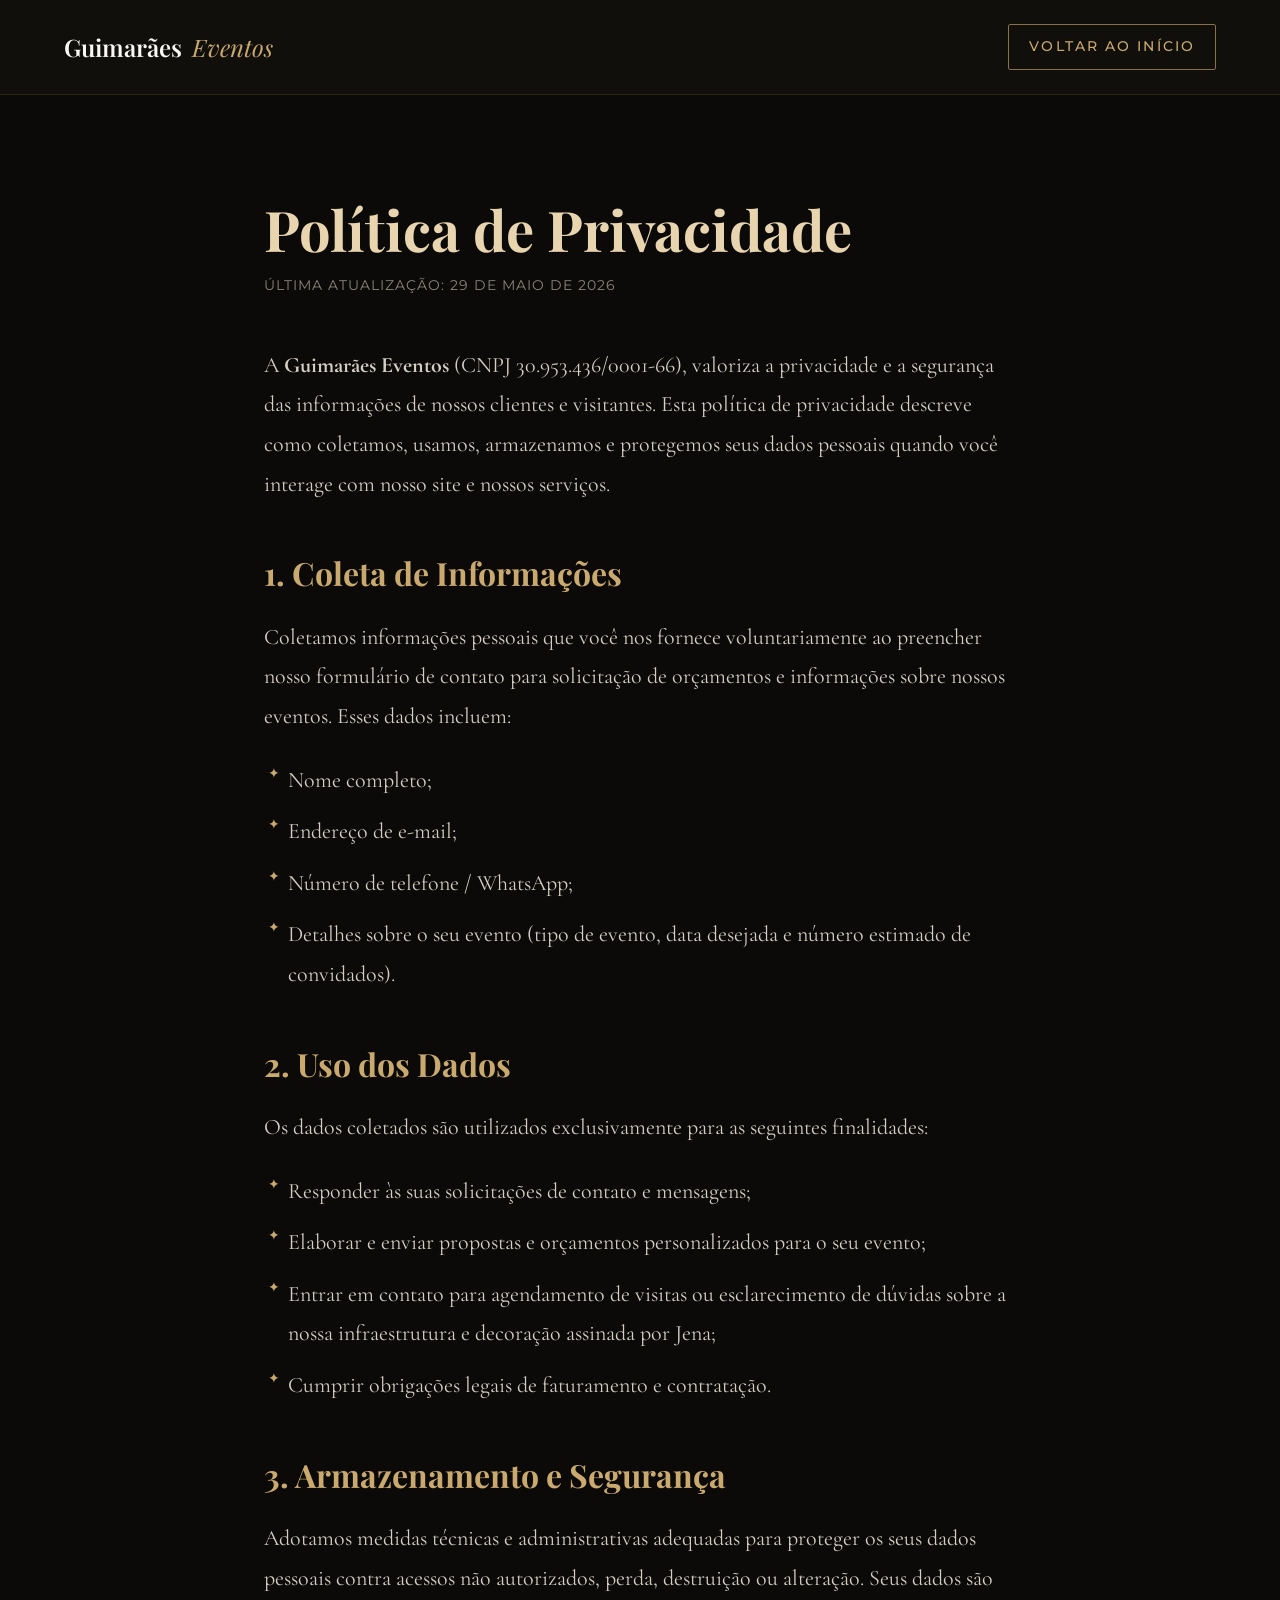
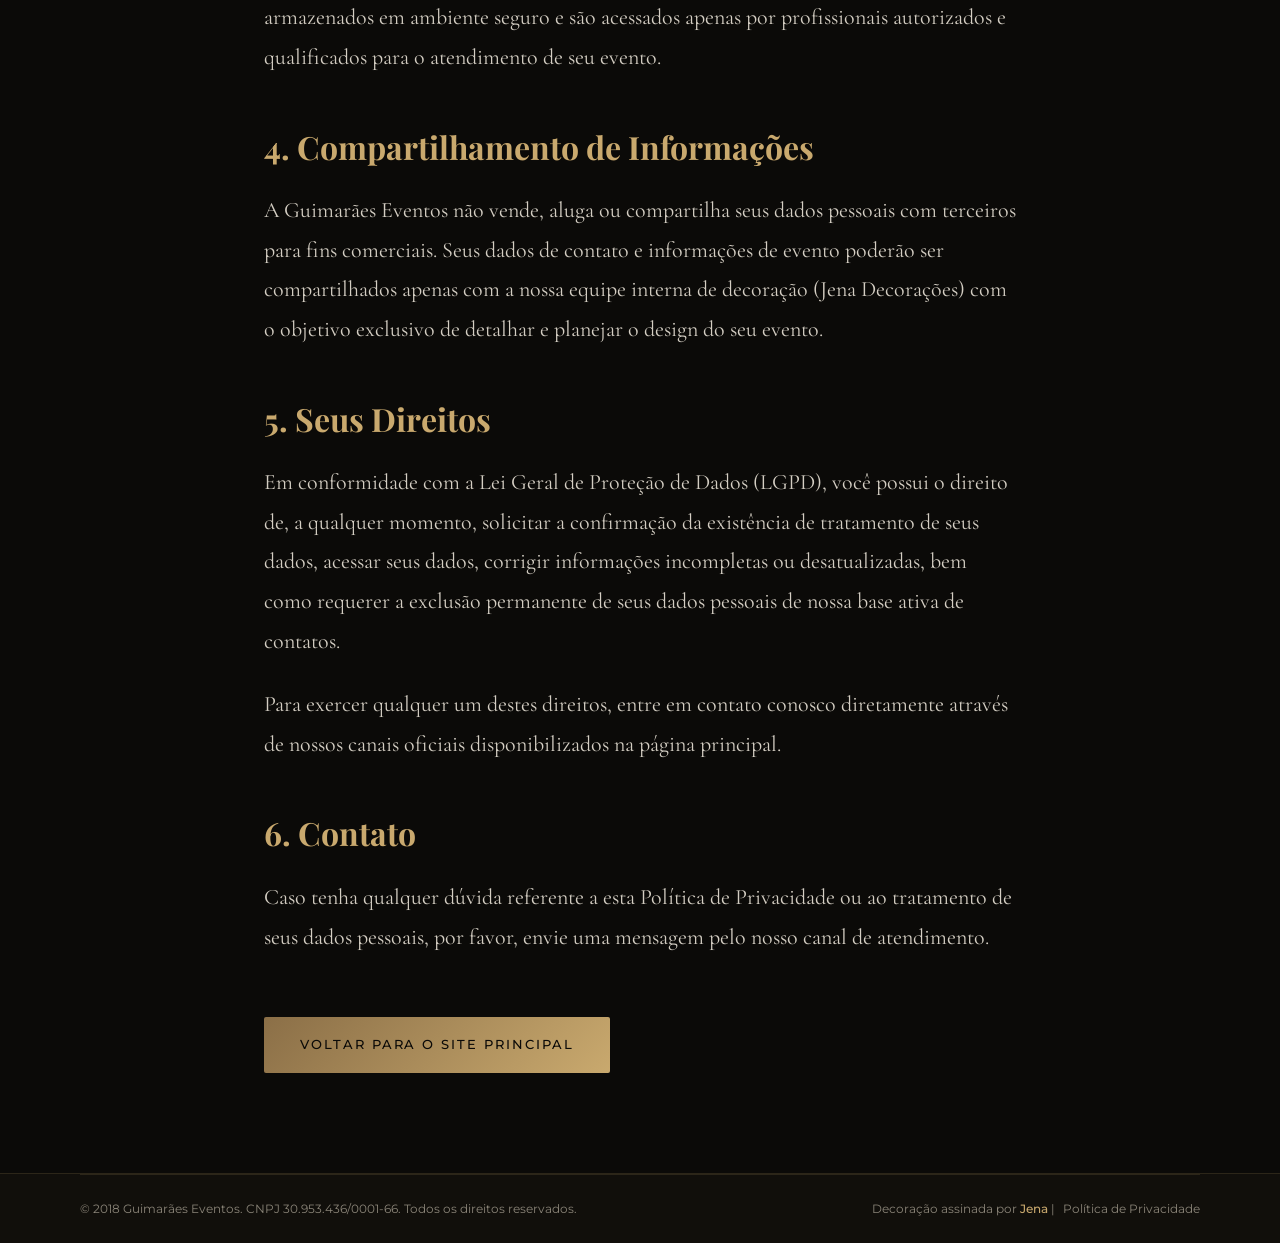
==== privacidade.html @ 7f9a42a1 "feat: adiciona CNPJ no rodape e cria pagina de politica de privacidade" ====
<!DOCTYPE html>
<html lang="pt-BR">
<head>
  <meta charset="UTF-8" />
  <meta name="viewport" content="width=device-width, initial-scale=1.0" />
  <title>Política de Privacidade — Guimarães Eventos</title>
  <link rel="icon" type="image/png" href="images/favicon.png" />
  
  <!-- Fonts -->
  <link rel="preconnect" href="https://fonts.googleapis.com" />
  <link rel="preconnect" href="https://fonts.gstatic.com" crossorigin />
  <link href="https://fonts.googleapis.com/css2?family=Cormorant+Garamond:ital,wght@0,300;0,400;0,500;0,600;0,700;1,300;1,400;1,500&family=Playfair+Display:ital,wght@0,400;0,500;0,600;0,700;0,800;0,900;1,400;1,500;1,600&family=Montserrat:wght@300;400;500;600&display=swap" rel="stylesheet" />

  <link rel="stylesheet" href="style.css" />
</head>
<body class="privacy-page">

  <!-- Header Simplificado -->
  <nav class="privacy-nav">
    <div class="privacy-nav-container">
      <a href="index.html" class="privacy-nav-logo">
        <span class="privacy-nav-logo-text">Guimarães</span>
        <span class="privacy-nav-logo-accent">Eventos</span>
      </a>
      <a href="index.html" class="btn btn-secondary" style="padding: 10px 20px; font-size: 14px;">Voltar ao Início</a>
    </div>
  </nav>

  <!-- Conteúdo de Privacidade -->
  <main class="privacy-content">
    <h1>Política de Privacidade</h1>
    <p class="privacy-last-update">Última atualização: 29 de Maio de 2026</p>

    <div class="privacy-body">
      <p>A <strong>Guimarães Eventos</strong> (CNPJ 30.953.436/0001-66), valoriza a privacidade e a segurança das informações de nossos clientes e visitantes. Esta política de privacidade descreve como coletamos, usamos, armazenamos e protegemos seus dados pessoais quando você interage com nosso site e nossos serviços.</p>

      <h2>1. Coleta de Informações</h2>
      <p>Coletamos informações pessoais que você nos fornece voluntariamente ao preencher nosso formulário de contato para solicitação de orçamentos e informações sobre nossos eventos. Esses dados incluem:</p>
      <ul>
        <li>Nome completo;</li>
        <li>Endereço de e-mail;</li>
        <li>Número de telefone / WhatsApp;</li>
        <li>Detalhes sobre o seu evento (tipo de evento, data desejada e número estimado de convidados).</li>
      </ul>

      <h2>2. Uso dos Dados</h2>
      <p>Os dados coletados são utilizados exclusivamente para as seguintes finalidades:</p>
      <ul>
        <li>Responder às suas solicitações de contato e mensagens;</li>
        <li>Elaborar e enviar propostas e orçamentos personalizados para o seu evento;</li>
        <li>Entrar em contato para agendamento de visitas ou esclarecimento de dúvidas sobre a nossa infraestrutura e decoração assinada por Jena;</li>
        <li>Cumprir obrigações legais de faturamento e contratação.</li>
      </ul>

      <h2>3. Armazenamento e Segurança</h2>
      <p>Adotamos medidas técnicas e administrativas adequadas para proteger os seus dados pessoais contra acessos não autorizados, perda, destruição ou alteração. Seus dados são armazenados em ambiente seguro e são acessados apenas por profissionais autorizados e qualificados para o atendimento de seu evento.</p>

      <h2>4. Compartilhamento de Informações</h2>
      <p>A Guimarães Eventos não vende, aluga ou compartilha seus dados pessoais com terceiros para fins comerciais. Seus dados de contato e informações de evento poderão ser compartilhados apenas com a nossa equipe interna de decoração (Jena Decorações) com o objetivo exclusivo de detalhar e planejar o design do seu evento.</p>

      <h2>5. Seus Direitos</h2>
      <p>Em conformidade com a Lei Geral de Proteção de Dados (LGPD), você possui o direito de, a qualquer momento, solicitar a confirmação da existência de tratamento de seus dados, acessar seus dados, corrigir informações incompletas ou desatualizadas, bem como requerer a exclusão permanente de seus dados pessoais de nossa base ativa de contatos.</p>
      <p>Para exercer qualquer um destes direitos, entre em contato conosco diretamente através de nossos canais oficiais disponibilizados na página principal.</p>

      <h2>6. Contato</h2>
      <p>Caso tenha qualquer dúvida referente a esta Política de Privacidade ou ao tratamento de seus dados pessoais, por favor, envie uma mensagem pelo nosso canal de atendimento.</p>
      
      <div class="privacy-back-btn-container">
        <a href="index.html" class="btn btn-primary">Voltar para o site principal</a>
      </div>
    </div>
  </main>

  <!-- FOOTER -->
  <footer id="footer" style="margin-top: auto;">
    <div class="footer-container">
      <div class="footer-bottom" style="border-top: 1px solid var(--color-border); padding: 24px 0;">
        <p>&copy; 2018 Guimarães Eventos. CNPJ 30.953.436/0001-66. Todos os direitos reservados.</p>
        <p>Decoração assinada por <strong>Jena</strong> | <a href="privacidade.html">Política de Privacidade</a></p>
      </div>
    </div>
  </footer>

</body>
</html>
---- style.css ----
/* ══════════════════════════════════════════════
   Guimarães Eventos — Landing Page Styles
   ══════════════════════════════════════════════ */

/* ─── VARIABLES / DESIGN TOKENS ────────────── */
:root {
  /* Colors */
  --color-bg:           #0b0a08;
  --color-bg-warm:      #110f0b;
  --color-bg-card:      #16140f;
  --color-bg-card-hover:#1c1914;

  --color-gold:         #c9a96e;
  --color-gold-light:   #e8d5b0;
  --color-gold-dark:    #8b6f47;
  --color-gold-muted:   #a08a5c;

  --color-cream:        #f5f0e8;
  --color-cream-dark:   #e8dfd2;
  --color-white:        #faf8f5;

  --color-text:         #d4cec3;
  --color-text-muted:   #8a8478;
  --color-text-light:   #f0ebe3;

  --color-border:       rgba(201, 169, 110, 0.15);
  --color-border-hover: rgba(201, 169, 110, 0.35);

  --color-success:      #6ec98a;
  --color-warning:      #c9a96e;

  /* Fonts */
  --font-display:  'Playfair Display', 'Georgia', serif;
  --font-body:     'Cormorant Garamond', 'Georgia', serif;
  --font-accent:   'Montserrat', 'Helvetica Neue', sans-serif;

  /* Spacing */
  --section-padding: clamp(80px, 10vw, 140px);

  /* Transitions */
  --ease-elegant: cubic-bezier(0.22, 1, 0.36, 1);
  --ease-bounce:  cubic-bezier(0.34, 1.56, 0.64, 1);

  /* Envelope */
  --envelope-width: min(400px, 85vw);
  --envelope-height: calc(var(--envelope-width) * 0.65);
}


/* ─── RESET & BASE ─────────────────────────── */
*,
*::before,
*::after {
  margin: 0;
  padding: 0;
  box-sizing: border-box;
}

html {
  -webkit-font-smoothing: antialiased;
  -moz-osx-font-smoothing: grayscale;
}

body {
  background: var(--color-bg);
  color: var(--color-text);
  font-family: var(--font-body);
  font-size: 18px;
  line-height: 1.7;
  overflow-x: hidden;
}

img {
  max-width: 100%;
  height: auto;
  display: block;
}

a {
  color: var(--color-gold);
  text-decoration: none;
  transition: color 0.3s var(--ease-elegant);
}

a:hover {
  color: var(--color-gold-light);
}

::selection {
  background: var(--color-gold);
  color: var(--color-bg);
}


/* ══════════════════════════════════════════════
   ENVELOPE OVERLAY
   ══════════════════════════════════════════════ */
#envelope-overlay {
  position: fixed;
  inset: 0;
  z-index: 9999;
  display: flex;
  align-items: center;
  justify-content: center;
  flex-direction: column;
  background: radial-gradient(ellipse at center, #1a1610 0%, #0b0a08 70%);
  cursor: pointer;
  transition: opacity 1s var(--ease-elegant), transform 1s var(--ease-elegant);
}

/* Floating particles in envelope screen */
.particles {
  position: absolute;
  inset: 0;
  overflow: hidden;
  pointer-events: none;
}

.particle {
  position: absolute;
  width: 3px;
  height: 3px;
  background: var(--color-gold);
  border-radius: 50%;
  opacity: 0;
  animation: floatParticle 6s infinite ease-in-out;
}

.particle:nth-child(1) { left: 10%; animation-delay: 0s; animation-duration: 7s; }
.particle:nth-child(2) { left: 25%; animation-delay: 1s; animation-duration: 5s; }
.particle:nth-child(3) { left: 40%; animation-delay: 2s; animation-duration: 8s; }
.particle:nth-child(4) { left: 55%; animation-delay: 0.5s; animation-duration: 6s; }
.particle:nth-child(5) { left: 70%; animation-delay: 1.5s; animation-duration: 7s; }
.particle:nth-child(6) { left: 85%; animation-delay: 3s; animation-duration: 5.5s; }
.particle:nth-child(7) { left: 30%; animation-delay: 2.5s; animation-duration: 6.5s; }
.particle:nth-child(8) { left: 60%; animation-delay: 3.5s; animation-duration: 7.5s; }

@keyframes floatParticle {
  0%   { transform: translateY(100vh) scale(0); opacity: 0; }
  10%  { opacity: 0.6; }
  90%  { opacity: 0.6; }
  100% { transform: translateY(-20vh) scale(1); opacity: 0; }
}


/* ─── ENVELOPE WRAPPER ─────────────────────── */
.envelope-wrapper {
  display: flex;
  flex-direction: column;
  align-items: center;
  gap: 30px;
  animation: envelopeFloat 3s ease-in-out infinite;
}

@keyframes envelopeFloat {
  0%, 100% { transform: translateY(0); }
  50%      { transform: translateY(-8px); }
}


/* ─── ENVELOPE ─────────────────────────────── */
.envelope {
  position: relative;
  width: var(--envelope-width);
  height: var(--envelope-height);
  transform: rotate(-3deg);
  animation: envelopePulse 2.5s ease-in-out infinite;
  transition: transform 0.8s var(--ease-elegant);
}

@keyframes envelopePulse {
  0%, 100% { transform: scale(1) rotate(-3deg); filter: drop-shadow(0 0 20px rgba(201, 169, 110, 0.15)); }
  50%      { transform: scale(1.03) rotate(-3deg); filter: drop-shadow(0 0 40px rgba(201, 169, 110, 0.3)); }
}

/* Envelope back */
.envelope-back {
  position: absolute;
  inset: 0;
  background: linear-gradient(145deg, #f5efe3 0%, #e8dfd0 50%, #d9cebc 100%);
  border-radius: 6px;
  box-shadow:
    0 20px 60px rgba(0, 0, 0, 0.5),
    0 0 0 1px rgba(201, 169, 110, 0.2),
    inset 0 1px 0 rgba(255, 255, 255, 0.3);
}

/* Inner pattern for envelope back */
.envelope-back::before {
  content: '';
  position: absolute;
  inset: 8px;
  border: 1px solid rgba(201, 169, 110, 0.15);
  border-radius: 3px;
}

/* Envelope front (bottom fold that covers the letter) */
.envelope-front {
  position: absolute;
  bottom: 0;
  left: 0;
  right: 0;
  height: 65%;
  background: linear-gradient(170deg, #ede5d5 0%, #f0e9db 40%, #e8dfd0 100%);
  clip-path: polygon(0 35%, 50% 0, 100% 35%, 100% 100%, 0 100%);
  border-radius: 0 0 6px 6px;
  z-index: 3;
  box-shadow: 0 -2px 10px rgba(0, 0, 0, 0.05);
}

/* Gold accent line on front */
.envelope-front::before {
  content: '';
  position: absolute;
  top: 0;
  left: 0;
  right: 0;
  height: 100%;
  clip-path: polygon(0 35%, 50% 0, 100% 35%, 100% 37%, 50% 2.5%, 0 37%);
  background: linear-gradient(90deg, var(--color-gold-dark), var(--color-gold), var(--color-gold-dark));
  opacity: 0.5;
}

/* Envelope flap (top triangle) */
.envelope-flap {
  position: absolute;
  top: 0;
  left: 0;
  right: 0;
  height: 55%;
  background: linear-gradient(10deg, #ede5d5 0%, #e2d8c6 50%, #d9cebc 100%);
  clip-path: polygon(0 0, 50% 100%, 100% 0);
  z-index: 4;
  transform-origin: top center;
  transition: transform 0.8s var(--ease-elegant), z-index 0s 0.4s;
  box-shadow: 0 5px 15px rgba(0, 0, 0, 0.1);
}

/* Inner decoration on flap */
.envelope-flap::before {
  content: '';
  position: absolute;
  top: 0;
  left: 0;
  right: 0;
  height: 100%;
  clip-path: polygon(3% 0, 50% 93%, 97% 0, 100% 0, 50% 100%, 0 0);
  background: linear-gradient(180deg,
    rgba(201, 169, 110, 0.08) 0%,
    rgba(201, 169, 110, 0.02) 100%
  );
}

/* Gold edge on flap */
.envelope-flap::after {
  content: '';
  position: absolute;
  top: 0;
  left: 0;
  right: 0;
  height: 100%;
  clip-path: polygon(0 0, 50% 100%, 100% 0, 99% 0, 50% 97%, 1% 0);
  background: linear-gradient(180deg,
    var(--color-gold-dark) 0%,
    var(--color-gold) 50%,
    var(--color-gold-dark) 100%
  );
  opacity: 0.3;
}

.envelope-flap.opened {
  transform: rotateX(180deg);
  z-index: 1;
}


/* ─── LETTER INSIDE ENVELOPE ───────────────── */
.envelope-letter {
  position: absolute;
  top: 10%;
  left: 8%;
  right: 8%;
  height: 75%;
  background: linear-gradient(180deg, #fffef9 0%, #f8f4ed 100%);
  border-radius: 4px;
  z-index: 2;
  display: flex;
  align-items: center;
  justify-content: center;
  transform: translateY(15px) scale(0.95);
  opacity: 0;
  transition: transform 0.8s var(--ease-elegant), opacity 0.5s var(--ease-elegant);
  box-shadow: 0 2px 15px rgba(0, 0, 0, 0.1);
  overflow: hidden;
}

/* Subtle texture on letter */
.envelope-letter::before {
  content: '';
  position: absolute;
  inset: 0;
  background:
    repeating-linear-gradient(
      0deg,
      transparent,
      transparent 28px,
      rgba(201, 169, 110, 0.06) 28px,
      rgba(201, 169, 110, 0.06) 29px
    );
}

.envelope-letter.rising {
  transform: translateY(-70%) scale(1);
  opacity: 1;
}

.letter-content {
  text-align: center;
  padding: 20px;
  position: relative;
  z-index: 1;
}

.letter-ornament {
  font-size: 24px;
  color: var(--color-gold);
  margin-bottom: 10px;
  animation: sparkle 2s ease-in-out infinite;
}

@keyframes sparkle {
  0%, 100% { opacity: 0.5; transform: scale(1); }
  50%      { opacity: 1; transform: scale(1.2); }
}

.letter-title {
  font-family: var(--font-display);
  font-size: clamp(16px, 4vw, 22px);
  color: #2c2418;
  font-weight: 600;
  letter-spacing: 0.05em;
  margin-bottom: 8px;
}

.letter-divider {
  width: 40px;
  height: 1px;
  background: var(--color-gold);
  margin: 8px auto;
}

.letter-subtitle {
  font-family: var(--font-display);
  font-size: clamp(14px, 3.5vw, 18px);
  color: var(--color-gold-dark);
  font-weight: 500;
  font-style: italic;
}

.letter-desc {
  font-family: var(--font-accent);
  font-size: clamp(10px, 2.5vw, 12px);
  color: var(--color-text-muted);
  text-transform: uppercase;
  letter-spacing: 0.15em;
  margin-top: 6px;
}


/* ─── WAX SEAL ─────────────────────────────── */
.envelope-seal {
  position: absolute;
  top: 50%;
  left: 50%;
  transform: translate(-50%, -50%);
  width: 72px;
  height: 72px;
  background: url('images/botao-da-carta.png') no-repeat center center;
  background-size: contain;
  z-index: 5;
  transition: transform 0.5s var(--ease-elegant), opacity 0.5s var(--ease-elegant);
  filter: drop-shadow(0 4px 10px rgba(0, 0, 0, 0.35));
}

.envelope-seal.breaking {
  transform: translate(-50%, -50%) scale(1.3) rotate(15deg);
  opacity: 0;
}


/* ─── ENVELOPE CTA TEXT ────────────────────── */
.envelope-cta {
  font-family: var(--font-accent);
  font-size: 14px;
  color: var(--color-gold-muted);
  text-transform: uppercase;
  letter-spacing: 0.2em;
  display: flex;
  align-items: center;
  gap: 10px;
  animation: ctaPulse 2s ease-in-out infinite;
  transition: opacity 0.5s var(--ease-elegant);
}

.cta-icon {
  font-size: 18px;
  animation: ctaBounce 2s ease-in-out infinite;
}

@keyframes ctaPulse {
  0%, 100% { opacity: 0.5; }
  50%      { opacity: 1; }
}

@keyframes ctaBounce {
  0%, 100% { transform: translateY(0); }
  50%      { transform: translateY(-3px); }
}

.envelope-cta.fade-out {
  opacity: 0;
}


/* ─── ENVELOPE REVEAL TRANSITION ───────────── */
#envelope-overlay.revealing {
  opacity: 0;
  transform: scale(1.5);
}


/* ══════════════════════════════════════════════
   LANDING PAGE — GENERAL
   ══════════════════════════════════════════════ */
#landing-page {
  opacity: 0;
  transition: opacity 0.8s var(--ease-elegant);
}

#landing-page.hidden {
  display: none;
}

#landing-page.visible {
  display: block;
  opacity: 1;
}


/* ─── SCROLL REVEAL ────────────────────────── */
.reveal-element {
  opacity: 0;
  transform: translateY(40px);
  transition: opacity 0.8s var(--ease-elegant), transform 0.8s var(--ease-elegant);
}

.reveal-element.revealed {
  opacity: 1;
  transform: translateY(0);
}

/* Stagger service cards */
.service-card.reveal-element:nth-child(2) { transition-delay: 0.1s; }
.service-card.reveal-element:nth-child(3) { transition-delay: 0.2s; }
.service-card.reveal-element:nth-child(4) { transition-delay: 0.3s; }

/* Stagger experience cards */
.exp-card.reveal-element:nth-child(2) { transition-delay: 0.1s; }
.exp-card.reveal-element:nth-child(3) { transition-delay: 0.2s; }
.exp-card.reveal-element:nth-child(4) { transition-delay: 0.3s; }


/* ─── SECTION COMMONS ──────────────────────── */
.section-container {
  max-width: 1200px;
  margin: 0 auto;
  padding: 0 clamp(20px, 5vw, 40px);
}

.section-header {
  text-align: center;
  margin-bottom: 60px;
}

.section-label {
  font-family: var(--font-accent);
  font-size: 12px;
  font-weight: 500;
  text-transform: uppercase;
  letter-spacing: 0.3em;
  color: var(--color-gold);
  display: block;
  margin-bottom: 16px;
}

.section-title {
  font-family: var(--font-display);
  font-size: clamp(32px, 5vw, 52px);
  font-weight: 400;
  color: var(--color-cream);
  line-height: 1.2;
}

.section-title em {
  font-style: italic;
  color: var(--color-gold);
}

.section-divider {
  display: flex;
  align-items: center;
  justify-content: center;
  gap: 16px;
  margin-top: 24px;
}

.section-divider::before,
.section-divider::after {
  content: '';
  width: 60px;
  height: 1px;
  background: linear-gradient(90deg, transparent, var(--color-gold-dark));
}

.section-divider::after {
  background: linear-gradient(90deg, var(--color-gold-dark), transparent);
}

.divider-diamond {
  color: var(--color-gold-dark);
  font-size: 10px;
}

/* Light variant for dark bg sections */
.section-header.light .section-label {
  color: var(--color-gold-light);
}

.section-header.light .section-title {
  color: var(--color-white);
}


/* ─── BUTTONS ──────────────────────────────── */
.btn {
  display: inline-flex;
  align-items: center;
  gap: 10px;
  font-family: var(--font-accent);
  font-size: 13px;
  font-weight: 500;
  text-transform: uppercase;
  letter-spacing: 0.15em;
  padding: 16px 36px;
  border: none;
  border-radius: 2px;
  cursor: pointer;
  transition: all 0.4s var(--ease-elegant);
  position: relative;
  overflow: hidden;
}

.btn::before {
  content: '';
  position: absolute;
  inset: 0;
  background: linear-gradient(45deg, transparent 40%, rgba(255, 255, 255, 0.1) 50%, transparent 60%);
  transform: translateX(-100%);
  transition: transform 0.6s var(--ease-elegant);
}

.btn:hover::before {
  transform: translateX(100%);
}

.btn-primary {
  background: linear-gradient(135deg, var(--color-gold-dark), var(--color-gold));
  color: var(--color-bg);
}

.btn-primary:hover {
  background: linear-gradient(135deg, var(--color-gold), var(--color-gold-light));
  color: var(--color-bg);
  box-shadow: 0 8px 30px rgba(201, 169, 110, 0.3);
  transform: translateY(-2px);
}

.btn-secondary {
  background: transparent;
  color: var(--color-gold);
  border: 1px solid var(--color-gold-dark);
}

.btn-secondary:hover {
  background: rgba(201, 169, 110, 0.08);
  border-color: var(--color-gold);
  color: var(--color-gold-light);
  transform: translateY(-2px);
}

.btn-full {
  width: 100%;
  justify-content: center;
}

.btn.success {
  background: var(--color-success);
  color: var(--color-bg);
}


/* ══════════════════════════════════════════════
   NAVIGATION
   ══════════════════════════════════════════════ */
#main-nav {
  position: fixed;
  top: 0;
  left: 0;
  right: 0;
  z-index: 1000;
  padding: 20px 0;
  transition: all 0.4s var(--ease-elegant);
}

#main-nav.scrolled {
  background: rgba(11, 10, 8, 0.92);
  backdrop-filter: blur(20px);
  -webkit-backdrop-filter: blur(20px);
  padding: 12px 0;
  border-bottom: 1px solid var(--color-border);
}

#main-nav.nav-hidden {
  transform: translateY(-100%);
}

#main-nav.menu-open {
  transform: none !important;
  transition: none;
}

.nav-container {
  max-width: 1200px;
  margin: 0 auto;
  padding: 0 clamp(20px, 5vw, 40px);
  display: flex;
  align-items: center;
  justify-content: space-between;
}

.nav-logo {
  display: flex;
  flex-direction: column;
  line-height: 1;
  text-decoration: none;
}

.nav-logo-text {
  font-family: var(--font-display);
  font-size: 22px;
  font-weight: 600;
  color: var(--color-cream);
  letter-spacing: 0.05em;
}

.nav-logo-accent {
  font-family: var(--font-display);
  font-size: 13px;
  font-weight: 400;
  color: var(--color-gold);
  letter-spacing: 0.2em;
  text-transform: uppercase;
  font-style: italic;
}

.nav-links {
  display: flex;
  align-items: center;
  gap: 40px;
  list-style: none;
}

.nav-links a {
  font-family: var(--font-accent);
  font-size: 12px;
  font-weight: 400;
  text-transform: uppercase;
  letter-spacing: 0.15em;
  color: var(--color-text-muted);
  transition: color 0.3s var(--ease-elegant);
  position: relative;
}

.nav-links a::after {
  content: '';
  position: absolute;
  bottom: -4px;
  left: 0;
  right: 0;
  height: 1px;
  background: var(--color-gold);
  transform: scaleX(0);
  transform-origin: right;
  transition: transform 0.4s var(--ease-elegant);
}

.nav-links a:hover {
  color: var(--color-gold);
}

.nav-links a:hover::after {
  transform: scaleX(1);
  transform-origin: left;
}

.nav-cta {
  border: 1px solid var(--color-gold-dark) !important;
  padding: 10px 24px !important;
  border-radius: 2px;
}

.nav-cta::after {
  display: none !important;
}

.nav-cta:hover {
  background: rgba(201, 169, 110, 0.1) !important;
  border-color: var(--color-gold) !important;
}

/* Mobile toggle */
.nav-toggle {
  display: none;
  flex-direction: column;
  gap: 6px;
  background: none;
  border: none;
  cursor: pointer;
  padding: 8px;
  z-index: 1001;
}

.nav-toggle span {
  display: block;
  width: 24px;
  height: 2px;
  background: var(--color-cream);
  transition: all 0.35s var(--ease-elegant);
  transform-origin: center center;
}

.nav-toggle.active span:nth-child(1) {
  transform: translateY(8px) rotate(45deg);
}

.nav-toggle.active span:nth-child(2) {
  opacity: 0;
  transform: scaleX(0);
}

.nav-toggle.active span:nth-child(3) {
  transform: translateY(-8px) rotate(-45deg);
}


/* ══════════════════════════════════════════════
   HERO SECTION
   ══════════════════════════════════════════════ */
#hero {
  position: relative;
  min-height: 100vh;
  display: flex;
  align-items: center;
  justify-content: center;
  overflow: hidden;
  background:
    radial-gradient(ellipse at 20% 80%, rgba(201, 169, 110, 0.06) 0%, transparent 50%),
    radial-gradient(ellipse at 80% 20%, rgba(201, 169, 110, 0.04) 0%, transparent 50%),
    var(--color-bg);
}

.hero-overlay {
  position: absolute;
  inset: 0;
  background:
    linear-gradient(180deg, rgba(11, 10, 8, 0.3) 0%, rgba(11, 10, 8, 0.1) 50%, rgba(11, 10, 8, 0.6) 100%);
  z-index: 1;
}

/* Floating particles in hero */
.hero-particles {
  position: absolute;
  inset: 0;
  z-index: 1;
  overflow: hidden;
}

.hero-particle {
  position: absolute;
  width: 2px;
  height: 2px;
  background: var(--color-gold);
  border-radius: 50%;
  opacity: 0;
  animation: heroFloat 10s infinite ease-in-out;
}

.hero-particle:nth-child(1) { left: 15%; top: 20%; animation-delay: 0s; }
.hero-particle:nth-child(2) { left: 75%; top: 60%; animation-delay: 2s; }
.hero-particle:nth-child(3) { left: 45%; top: 80%; animation-delay: 4s; }
.hero-particle:nth-child(4) { left: 85%; top: 30%; animation-delay: 1s; }
.hero-particle:nth-child(5) { left: 30%; top: 50%; animation-delay: 3s; }

@keyframes heroFloat {
  0%, 100% { opacity: 0; transform: translateY(0) scale(0.5); }
  25%      { opacity: 0.8; }
  50%      { opacity: 0.4; transform: translateY(-100px) scale(1); }
  75%      { opacity: 0.8; }
  100%     { opacity: 0; transform: translateY(-200px) scale(0.5); }
}


.hero-content {
  position: relative;
  z-index: 2;
  text-align: center;
  padding: 0 20px;
  transform: translateY(calc(var(--scroll-offset, 0px) * -0.5));
}

/* Badge */
.hero-badge {
  display: inline-flex;
  align-items: center;
  gap: 16px;
  margin-bottom: 30px;
  opacity: 0;
  transform: translateY(30px);
  transition: opacity 0.8s var(--ease-elegant), transform 0.8s var(--ease-elegant);
}

.hero-badge.animate-in {
  opacity: 1;
  transform: translateY(0);
}

.badge-line {
  width: 40px;
  height: 1px;
  background: var(--color-gold-dark);
}

.badge-text {
  font-family: var(--font-accent);
  font-size: 11px;
  font-weight: 500;
  text-transform: uppercase;
  letter-spacing: 0.25em;
  color: var(--color-gold-muted);
}

/* Title */
.hero-title {
  margin-bottom: 24px;
}

.title-line {
  display: block;
  font-family: var(--font-display);
  font-weight: 400;
  color: var(--color-cream);
  opacity: 0;
  transform: translateY(40px);
  transition: opacity 0.8s var(--ease-elegant), transform 0.8s var(--ease-elegant);
}

.title-line.animate-in {
  opacity: 1;
  transform: translateY(0);
}

.title-line-1 {
  font-size: clamp(52px, 10vw, 100px);
  letter-spacing: 0.04em;
  line-height: 1;
}

.title-line-2 {
  font-size: clamp(36px, 7vw, 68px);
  color: var(--color-gold);
  font-style: italic;
  letter-spacing: 0.08em;
  line-height: 1.1;
}

/* Subtitle */
.hero-subtitle {
  font-family: var(--font-body);
  font-size: clamp(16px, 2.5vw, 22px);
  font-weight: 300;
  color: var(--color-text);
  line-height: 1.8;
  max-width: 540px;
  margin: 0 auto 40px;
  opacity: 0;
  transform: translateY(30px);
  transition: opacity 0.8s var(--ease-elegant), transform 0.8s var(--ease-elegant);
}

.hero-subtitle.animate-in {
  opacity: 1;
  transform: translateY(0);
}

/* Actions */
.hero-actions {
  display: flex;
  gap: 16px;
  justify-content: center;
  flex-wrap: wrap;
  opacity: 0;
  transform: translateY(30px);
  transition: opacity 0.8s var(--ease-elegant), transform 0.8s var(--ease-elegant);
}

.hero-actions.animate-in {
  opacity: 1;
  transform: translateY(0);
}

/* Scroll indicator */
.hero-scroll-indicator {
  position: absolute;
  bottom: 40px;
  left: 50%;
  transform: translateX(-50%);
  display: flex;
  flex-direction: column;
  align-items: center;
  gap: 10px;
  opacity: 0;
  transition: opacity 1s var(--ease-elegant);
}

.hero-scroll-indicator.animate-in {
  opacity: 1;
}

.scroll-line {
  width: 1px;
  height: 40px;
  background: linear-gradient(180deg, var(--color-gold), transparent);
  animation: scrollPulse 2s ease-in-out infinite;
}

@keyframes scrollPulse {
  0%, 100% { transform: scaleY(1); opacity: 0.5; }
  50%      { transform: scaleY(0.6); opacity: 1; }
}

.hero-scroll-indicator span {
  font-family: var(--font-accent);
  font-size: 10px;
  text-transform: uppercase;
  letter-spacing: 0.3em;
  color: var(--color-gold-muted);
}


/* ══════════════════════════════════════════════
   ABOUT SECTION
   ══════════════════════════════════════════════ */
#about {
  padding: var(--section-padding) 0;
  position: relative;
}

.about-grid {
  display: grid;
  grid-template-columns: 1fr 1fr;
  gap: 80px;
  align-items: center;
}

.about-text p {
  margin-bottom: 20px;
  font-size: 18px;
  line-height: 1.8;
}

.about-lead {
  font-family: var(--font-display);
  font-size: 24px !important;
  color: var(--color-cream);
  font-weight: 400;
  font-style: italic;
  line-height: 1.5 !important;
}

.about-text strong {
  color: var(--color-gold);
  font-weight: 600;
}

.about-stats {
  display: flex;
  gap: 32px;
  margin-top: 40px;
  padding-top: 32px;
  border-top: 1px solid var(--color-border);
}

.stat-item {
  display: flex;
  flex-direction: column;
  align-items: center;
  gap: 8px;
  text-align: center;
}

.stat-icon {
  font-size: 20px;
  color: var(--color-gold);
}

.stat-label {
  font-family: var(--font-accent);
  font-size: 11px;
  text-transform: uppercase;
  letter-spacing: 0.1em;
  color: var(--color-text-muted);
  line-height: 1.4;
}

/* About Image */
.about-image-wrapper {
  position: relative;
}

.about-image {
  position: relative;
  border-radius: 4px;
  overflow: hidden;
  box-shadow: 0 30px 80px rgba(0, 0, 0, 0.4);
}

.about-image img {
  width: 100%;
  height: 500px;
  object-fit: cover;
  transition: transform 0.8s var(--ease-elegant);
}

.about-image:hover img {
  transform: scale(1.05);
}

.about-image::after {
  content: '';
  position: absolute;
  inset: 0;
  border: 1px solid var(--color-border);
  border-radius: 4px;
  pointer-events: none;
}

.about-image-accent {
  position: absolute;
  top: -16px;
  right: -16px;
  bottom: 16px;
  left: 16px;
  border: 1px solid var(--color-gold-dark);
  border-radius: 4px;
  z-index: -1;
  opacity: 0.3;
}


/* ══════════════════════════════════════════════
   SERVICES SECTION
   ══════════════════════════════════════════════ */
#services {
  padding: var(--section-padding) 0;
  background:
    radial-gradient(ellipse at 50% 0%, rgba(201, 169, 110, 0.03) 0%, transparent 60%),
    var(--color-bg-warm);
}

.services-grid {
  display: grid;
  grid-template-columns: repeat(2, 1fr);
  gap: 32px;
}

.service-card {
  background: var(--color-bg-card);
  border: 1px solid var(--color-border);
  border-radius: 4px;
  overflow: hidden;
  transition: all 0.5s var(--ease-elegant);
  will-change: transform;
}

.service-card:hover {
  border-color: var(--color-border-hover);
  box-shadow: 0 20px 60px rgba(0, 0, 0, 0.3), 0 0 40px rgba(201, 169, 110, 0.05);
}

.card-image {
  position: relative;
  height: 240px;
  overflow: hidden;
}

.card-image img {
  width: 100%;
  height: 100%;
  object-fit: cover;
  transition: transform 0.8s var(--ease-elegant);
}

.service-card:hover .card-image img {
  transform: scale(1.08);
}

.card-image-overlay {
  position: absolute;
  inset: 0;
  background: linear-gradient(180deg, transparent 50%, rgba(11, 10, 8, 0.7) 100%);
}

.card-content {
  padding: 32px;
}

.card-icon {
  font-size: 28px;
  margin-bottom: 16px;
  color: var(--color-gold);
}

.card-title {
  font-family: var(--font-display);
  font-size: 26px;
  font-weight: 500;
  color: var(--color-cream);
  margin-bottom: 12px;
}

.card-description {
  font-size: 16px;
  line-height: 1.7;
  color: var(--color-text-muted);
  margin-bottom: 20px;
}

.card-features {
  list-style: none;
  margin-bottom: 24px;
}

.card-features li {
  position: relative;
  padding-left: 20px;
  font-size: 14px;
  color: var(--color-text);
  margin-bottom: 8px;
  font-family: var(--font-accent);
  font-weight: 300;
}

.card-features li::before {
  content: '◇';
  position: absolute;
  left: 0;
  color: var(--color-gold-dark);
  font-size: 10px;
  top: 2px;
}

.card-link {
  display: inline-flex;
  align-items: center;
  gap: 8px;
  font-family: var(--font-accent);
  font-size: 12px;
  font-weight: 500;
  text-transform: uppercase;
  letter-spacing: 0.15em;
  color: var(--color-gold);
  transition: gap 0.3s var(--ease-elegant);
}

.card-link:hover {
  gap: 14px;
  color: var(--color-gold-light);
}

.card-link svg {
  transition: transform 0.3s var(--ease-elegant);
}

.card-link:hover svg {
  transform: translateX(4px);
}


/* ══════════════════════════════════════════════
   EXPERIENCE SECTION
   ══════════════════════════════════════════════ */
#experience {
  padding: var(--section-padding) 0;
  position: relative;
  overflow: hidden;
}

.experience-bg {
  position: absolute;
  inset: 0;
  background:
    radial-gradient(circle at 20% 50%, rgba(201, 169, 110, 0.05) 0%, transparent 50%),
    radial-gradient(circle at 80% 50%, rgba(201, 169, 110, 0.03) 0%, transparent 50%);
}

.experience-grid {
  display: grid;
  grid-template-columns: repeat(4, 1fr);
  gap: 24px;
}

.exp-card {
  text-align: center;
  padding: 48px 28px;
  background: rgba(22, 20, 15, 0.5);
  border: 1px solid var(--color-border);
  border-radius: 4px;
  transition: all 0.4s var(--ease-elegant);
}

.exp-card:hover {
  background: rgba(28, 25, 20, 0.8);
  border-color: var(--color-border-hover);
  transform: translateY(-8px);
  box-shadow: 0 20px 40px rgba(0, 0, 0, 0.3);
}

.exp-icon {
  margin-bottom: 24px;
  color: var(--color-gold);
  transition: transform 0.4s var(--ease-elegant);
}

.exp-card:hover .exp-icon {
  transform: scale(1.15);
}

.exp-card h3 {
  font-family: var(--font-display);
  font-size: 22px;
  font-weight: 500;
  color: var(--color-cream);
  margin-bottom: 16px;
}

.exp-card p {
  font-size: 15px;
  line-height: 1.7;
  color: var(--color-text-muted);
}


/* ══════════════════════════════════════════════
   QUOTE SECTION
   ══════════════════════════════════════════════ */
#quote-section {
  padding: var(--section-padding) 0;
  background: var(--color-bg-warm);
  position: relative;
}

#quote-section::before {
  content: '';
  position: absolute;
  top: 0;
  left: 0;
  right: 0;
  height: 1px;
  background: linear-gradient(90deg, transparent, var(--color-gold-dark), transparent);
}

#quote-section::after {
  content: '';
  position: absolute;
  bottom: 0;
  left: 0;
  right: 0;
  height: 1px;
  background: linear-gradient(90deg, transparent, var(--color-gold-dark), transparent);
}

.quote-wrapper {
  text-align: center;
  max-width: 700px;
  margin: 0 auto;
  position: relative;
}

.quote-marks {
  font-family: var(--font-display);
  font-size: 120px;
  color: var(--color-gold);
  opacity: 0.15;
  line-height: 0.5;
  margin-bottom: 10px;
}

.quote-text {
  font-family: var(--font-display);
  font-size: clamp(22px, 3.5vw, 32px);
  font-weight: 400;
  font-style: italic;
  color: var(--color-cream);
  line-height: 1.6;
  border: none;
  padding: 0;
  margin: 0;
}

.quote-author {
  display: flex;
  align-items: center;
  justify-content: center;
  gap: 16px;
  margin-top: 32px;
}

.quote-line {
  width: 40px;
  height: 1px;
  background: var(--color-gold-dark);
}

.quote-author span {
  font-family: var(--font-accent);
  font-size: 12px;
  text-transform: uppercase;
  letter-spacing: 0.2em;
  color: var(--color-gold-muted);
}


/* ══════════════════════════════════════════════
   CONTACT SECTION
   ══════════════════════════════════════════════ */
#contact {
  padding: var(--section-padding) 0;
}

.contact-grid {
  display: grid;
  grid-template-columns: 1fr 1fr;
  gap: 80px;
  align-items: start;
}

.contact-lead {
  font-family: var(--font-display);
  font-size: 22px;
  color: var(--color-cream);
  font-style: italic;
  line-height: 1.6;
  margin-bottom: 40px;
}

.contact-details {
  display: flex;
  flex-direction: column;
  gap: 24px;
  margin-bottom: 32px;
}

.contact-item {
  display: flex;
  align-items: center;
  gap: 16px;
  padding: 20px;
  background: var(--color-bg-card);
  border: 1px solid var(--color-border);
  border-radius: 4px;
  transition: all 0.3s var(--ease-elegant);
}

.contact-item:hover {
  border-color: var(--color-border-hover);
  background: var(--color-bg-card-hover);
}

.contact-icon {
  color: var(--color-gold);
  flex-shrink: 0;
}

.contact-label {
  display: block;
  font-family: var(--font-accent);
  font-size: 11px;
  text-transform: uppercase;
  letter-spacing: 0.15em;
  color: var(--color-text-muted);
  margin-bottom: 4px;
}

.contact-value {
  font-family: var(--font-body);
  font-size: 18px;
  color: var(--color-gold);
}

.contact-social {
  display: flex;
  gap: 12px;
}

.social-btn {
  width: 44px;
  height: 44px;
  display: flex;
  align-items: center;
  justify-content: center;
  border: 1px solid var(--color-border);
  border-radius: 50%;
  color: var(--color-gold-muted);
  transition: all 0.3s var(--ease-elegant);
}

.social-btn:hover {
  border-color: var(--color-gold);
  color: var(--color-gold);
  background: rgba(201, 169, 110, 0.08);
  transform: translateY(-3px);
}


/* ─── CONTACT FORM ─────────────────────────── */
.contact-form-wrapper {
  background: var(--color-bg-card);
  border: 1px solid var(--color-border);
  border-radius: 4px;
  padding: 48px;
}

.form-title {
  font-family: var(--font-display);
  font-size: 24px;
  font-weight: 500;
  color: var(--color-cream);
  margin-bottom: 32px;
}

.form-group {
  margin-bottom: 24px;
}

.form-group label {
  display: block;
  font-family: var(--font-accent);
  font-size: 11px;
  font-weight: 500;
  text-transform: uppercase;
  letter-spacing: 0.15em;
  color: var(--color-text-muted);
  margin-bottom: 8px;
}

.form-group input,
.form-group select,
.form-group textarea {
  width: 100%;
  padding: 14px 16px;
  font-family: var(--font-body);
  font-size: 16px;
  color: var(--color-cream);
  background: var(--color-bg);
  border: 1px solid var(--color-border);
  border-radius: 3px;
  outline: none;
  transition: border-color 0.3s var(--ease-elegant), box-shadow 0.3s var(--ease-elegant);
}

.form-group input::placeholder,
.form-group textarea::placeholder {
  color: var(--color-text-muted);
  opacity: 0.6;
}

.form-group input:focus,
.form-group select:focus,
.form-group textarea:focus {
  border-color: var(--color-gold-dark);
  box-shadow: 0 0 0 3px rgba(201, 169, 110, 0.1);
}

.form-group select {
  cursor: pointer;
  appearance: none;
  -webkit-appearance: none;
  background-image: url("data:image/svg+xml,%3Csvg width='12' height='8' viewBox='0 0 12 8' fill='none' xmlns='http://www.w3.org/2000/svg'%3E%3Cpath d='M1 1.5L6 6.5L11 1.5' stroke='%238a8478' stroke-width='1.5'/%3E%3C/svg%3E");
  background-repeat: no-repeat;
  background-position: right 16px center;
  padding-right: 40px;
}

.form-group select option {
  background: var(--color-bg);
  color: var(--color-cream);
}

.form-group textarea {
  resize: vertical;
  min-height: 80px;
}

.form-row {
  display: grid;
  grid-template-columns: 1fr 1fr;
  gap: 20px;
}


/* ══════════════════════════════════════════════
   FOOTER
   ══════════════════════════════════════════════ */
#footer {
  background: var(--color-bg-warm);
  border-top: 1px solid var(--color-border);
}

.footer-container {
  max-width: 1200px;
  margin: 0 auto;
  padding: 0 clamp(20px, 5vw, 40px);
}

.footer-top {
  display: flex;
  justify-content: space-between;
  align-items: start;
  padding: 60px 0;
  gap: 60px;
}

.footer-brand {
  max-width: 300px;
}

.footer-logo-text {
  font-family: var(--font-display);
  font-size: 28px;
  font-weight: 600;
  color: var(--color-cream);
  display: block;
  line-height: 1;
}

.footer-logo-accent {
  font-family: var(--font-display);
  font-size: 16px;
  color: var(--color-gold);
  font-style: italic;
  letter-spacing: 0.15em;
  text-transform: uppercase;
}

.footer-tagline {
  font-size: 16px;
  color: var(--color-text-muted);
  margin-top: 16px;
  font-style: italic;
}

.footer-links {
  display: flex;
  gap: 80px;
}

.footer-col h4 {
  font-family: var(--font-accent);
  font-size: 11px;
  text-transform: uppercase;
  letter-spacing: 0.2em;
  color: var(--color-gold-muted);
  margin-bottom: 20px;
}

.footer-col ul {
  list-style: none;
}

.footer-col ul li {
  margin-bottom: 12px;
}

.footer-col ul li a {
  font-family: var(--font-accent);
  font-size: 14px;
  color: var(--color-text-muted);
  transition: color 0.3s var(--ease-elegant);
}

.footer-col ul li a:hover {
  color: var(--color-gold);
}

.footer-bottom {
  display: flex;
  justify-content: space-between;
  align-items: center;
  padding: 24px 0;
  border-top: 1px solid var(--color-border);
  font-family: var(--font-accent);
  font-size: 12px;
  color: var(--color-text-muted);
}

.footer-bottom strong {
  color: var(--color-gold);
  font-weight: 500;
}


/* ══════════════════════════════════════════════
   NOTIFICATIONS
   ══════════════════════════════════════════════ */
.notification {
  position: fixed;
  bottom: 30px;
  right: 30px;
  padding: 20px 28px;
  border-radius: 4px;
  font-family: var(--font-accent);
  font-size: 14px;
  z-index: 10000;
  transform: translateY(20px);
  opacity: 0;
  transition: all 0.4s var(--ease-elegant);
  max-width: 400px;
}

.notification.show {
  transform: translateY(0);
  opacity: 1;
}

.notification-success {
  background: var(--color-bg-card);
  color: var(--color-cream);
  border: 1px solid rgba(110, 201, 138, 0.3);
  box-shadow: 0 10px 30px rgba(0, 0, 0, 0.3);
}

.notification-warning {
  background: var(--color-bg-card);
  color: var(--color-cream);
  border: 1px solid rgba(201, 169, 110, 0.3);
  box-shadow: 0 10px 30px rgba(0, 0, 0, 0.3);
}


/* ══════════════════════════════════════════════
   RESPONSIVE DESIGN
   ══════════════════════════════════════════════ */

/* Tablet */
@media (max-width: 1024px) {
  .about-grid {
    gap: 50px;
  }

  .services-grid {
    gap: 24px;
  }

  .experience-grid {
    grid-template-columns: repeat(2, 1fr);
  }

  .contact-grid {
    gap: 50px;
  }

  .footer-links {
    gap: 40px;
  }
}

/* Mobile landscape / small tablet */
@media (max-width: 768px) {
  body {
    font-size: 16px;
  }

  .nav-toggle {
    display: flex;
  }

  .nav-links {
    position: fixed;
    top: 0;
    right: 0;
    width: 280px;
    height: 100vh;
    height: 100dvh;
    background: rgba(11, 10, 8, 0.98);
    backdrop-filter: blur(20px);
    -webkit-backdrop-filter: blur(20px);
    flex-direction: column;
    justify-content: center;
    align-items: center;
    gap: 32px;
    padding: 40px;
    transform: translateX(100%);
    transition: transform 0.5s var(--ease-elegant);
    border-left: 1px solid var(--color-border);
    z-index: 999;
    overflow-y: auto;
  }

  .nav-links.active {
    transform: translateX(0);
  }

  /* Overlay escuro atrás da gaveta */
  .nav-links.active::before {
    content: '';
    position: fixed;
    top: 0;
    left: 0;
    width: 100vw;
    height: 100vh;
    height: 100dvh;
    background: rgba(0, 0, 0, 0.5);
    z-index: -1;
  }

  .nav-links li {
    width: 100%;
    text-align: center;
  }

  .nav-links li a {
    display: block;
    width: 100%;
    padding: 10px 0;
    font-size: 14px;
  }

  .nav-cta {
    display: inline-block !important;
    width: auto !important;
    padding: 12px 32px !important;
    margin-top: 8px;
  }

  .about-grid {
    grid-template-columns: 1fr;
    gap: 40px;
  }

  .about-image img {
    height: 350px;
  }

  .about-stats {
    justify-content: center;
  }

  .services-grid {
    grid-template-columns: 1fr;
  }

  .experience-grid {
    grid-template-columns: 1fr;
  }

  .contact-grid {
    grid-template-columns: 1fr;
  }

  .contact-form-wrapper {
    padding: 32px;
  }

  .form-row {
    grid-template-columns: 1fr;
  }

  .footer-top {
    flex-direction: column;
    gap: 40px;
  }

  .footer-links {
    gap: 40px;
  }

  .footer-bottom {
    flex-direction: column;
    gap: 8px;
    text-align: center;
  }

  .hero-scroll-indicator {
    bottom: 20px;
  }
}

/* Mobile portrait */
@media (max-width: 480px) {
  :root {
    --envelope-width: min(320px, 90vw);
  }

  .hero-actions {
    flex-direction: column;
    align-items: center;
  }

  .btn {
    width: 100%;
    justify-content: center;
  }

  .about-stats {
    flex-direction: column;
    align-items: center;
    gap: 24px;
  }

  .about-image img {
    height: 280px;
  }

  .card-image {
    height: 200px;
  }

  .contact-form-wrapper {
    padding: 24px;
  }

  .notification {
    left: 16px;
    right: 16px;
    bottom: 16px;
  }
}

/* ─── PRIVACY PAGE & FOOTER LINKS ─────────── */
.footer-bottom a {
  color: var(--color-text-muted);
  text-decoration: none;
  transition: color 0.3s ease;
  margin-left: 5px;
}

.footer-bottom a:hover {
  color: var(--color-gold);
}

.privacy-page {
  background-color: var(--color-bg);
  min-height: 100vh;
  display: flex;
  flex-direction: column;
}

.privacy-nav {
  padding: 24px 0;
  border-bottom: 1px solid var(--color-border);
  background-color: var(--color-bg-warm);
}

.privacy-nav-container {
  max-width: 1200px;
  margin: 0 auto;
  padding: 0 24px;
  display: flex;
  justify-content: space-between;
  align-items: center;
}

.privacy-nav-logo {
  text-decoration: none;
  font-family: var(--font-display);
  font-size: 24px;
}

.privacy-nav-logo-text {
  color: var(--color-white);
  font-weight: 600;
}

.privacy-nav-logo-accent {
  color: var(--color-gold);
  font-style: italic;
  margin-left: 4px;
}

.privacy-content {
  flex: 1;
  padding: clamp(60px, 8vw, 100px) 0;
  max-width: 800px;
  margin: 0 auto;
  padding-left: 24px;
  padding-right: 24px;
}

.privacy-content h1 {
  font-family: var(--font-display);
  font-size: clamp(36px, 5vw, 56px);
  color: var(--color-gold-light);
  margin-bottom: 12px;
  line-height: 1.2;
}

.privacy-last-update {
  font-family: var(--font-accent);
  font-size: 14px;
  color: var(--color-text-muted);
  margin-bottom: 48px;
  text-transform: uppercase;
  letter-spacing: 1px;
}

.privacy-body {
  font-family: var(--font-body);
  font-size: clamp(18px, 2.5vw, 22px);
  line-height: 1.8;
  color: var(--color-text);
}

.privacy-body h2 {
  font-family: var(--font-display);
  font-size: clamp(24px, 3.5vw, 32px);
  color: var(--color-gold);
  margin-top: 40px;
  margin-bottom: 16px;
}

.privacy-body p {
  margin-bottom: 24px;
}

.privacy-body ul {
  margin-bottom: 24px;
  padding-left: 24px;
  list-style-type: none;
}

.privacy-body ul li {
  margin-bottom: 12px;
  position: relative;
}

.privacy-body ul li::before {
  content: "✦";
  position: absolute;
  left: -20px;
  color: var(--color-gold);
  font-size: 14px;
}

.privacy-back-btn-container {
  margin-top: 60px;
  display: flex;
  justify-content: flex-start;
}
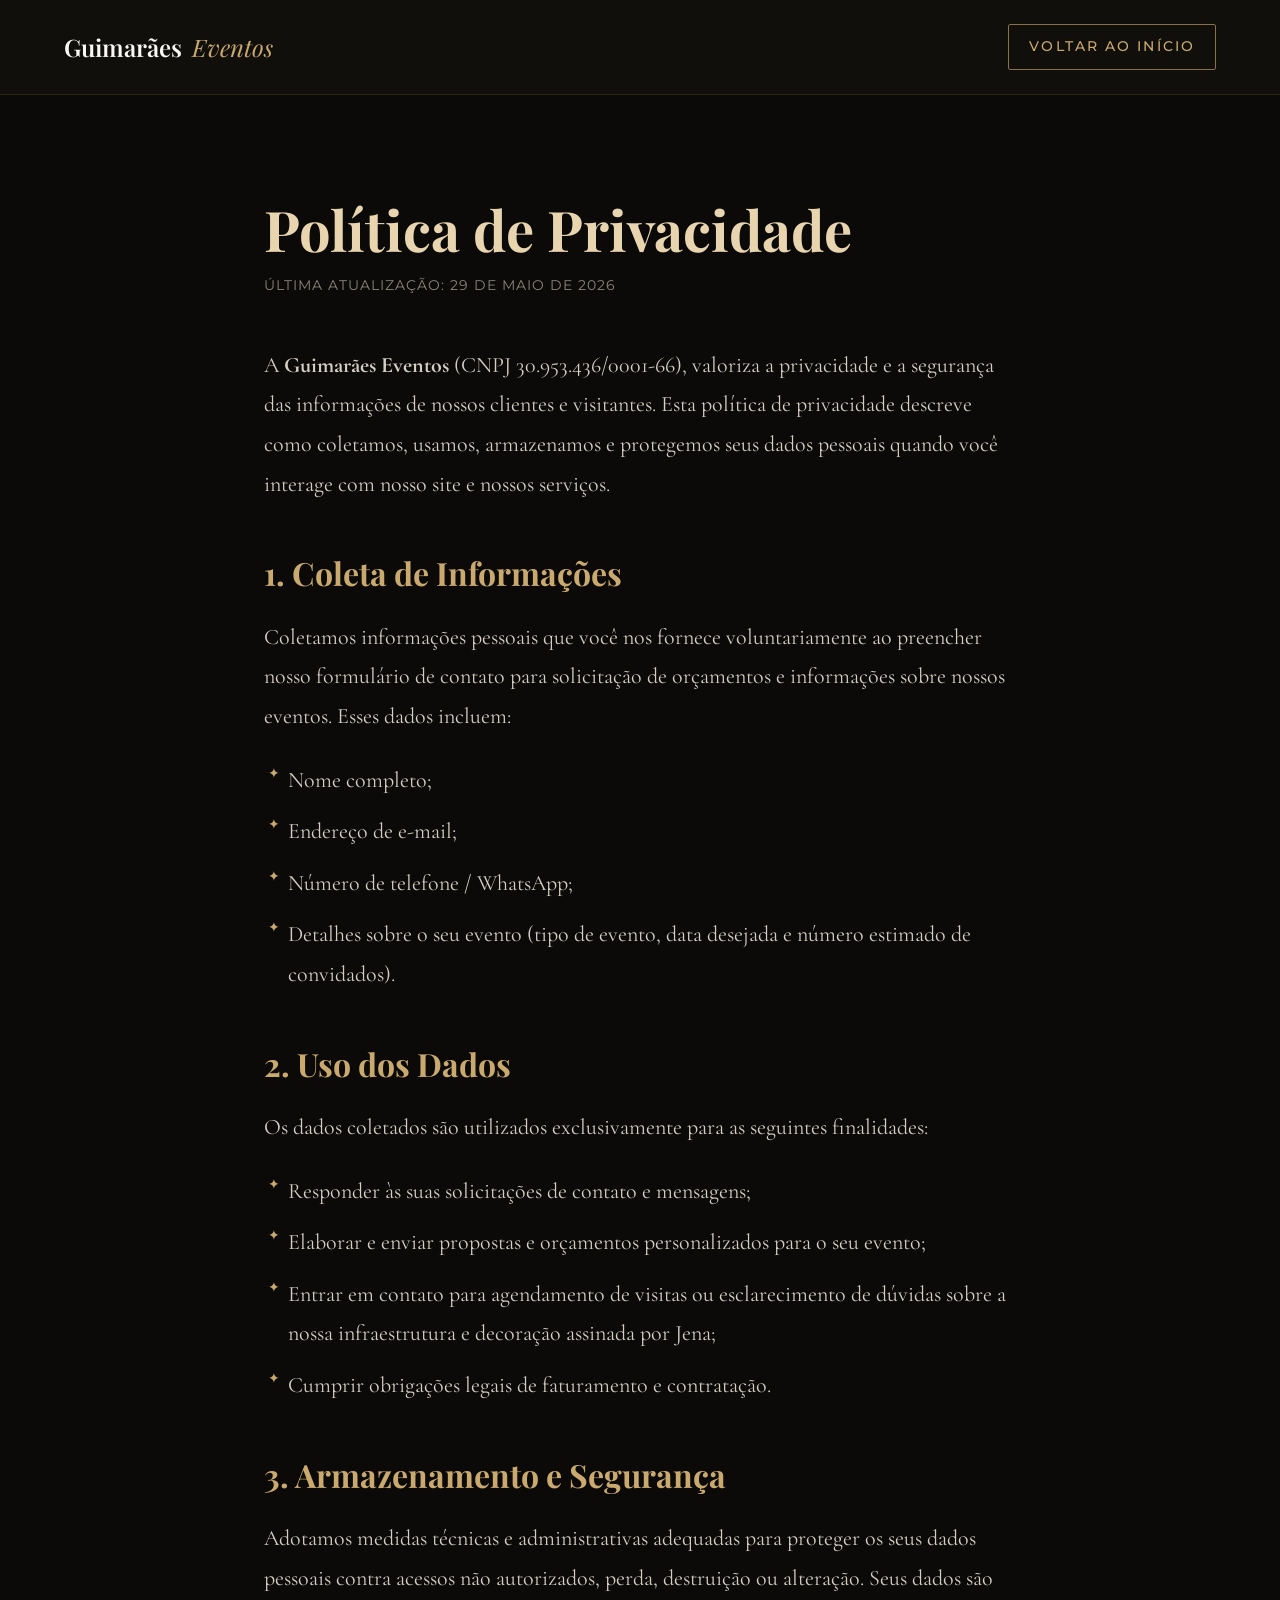
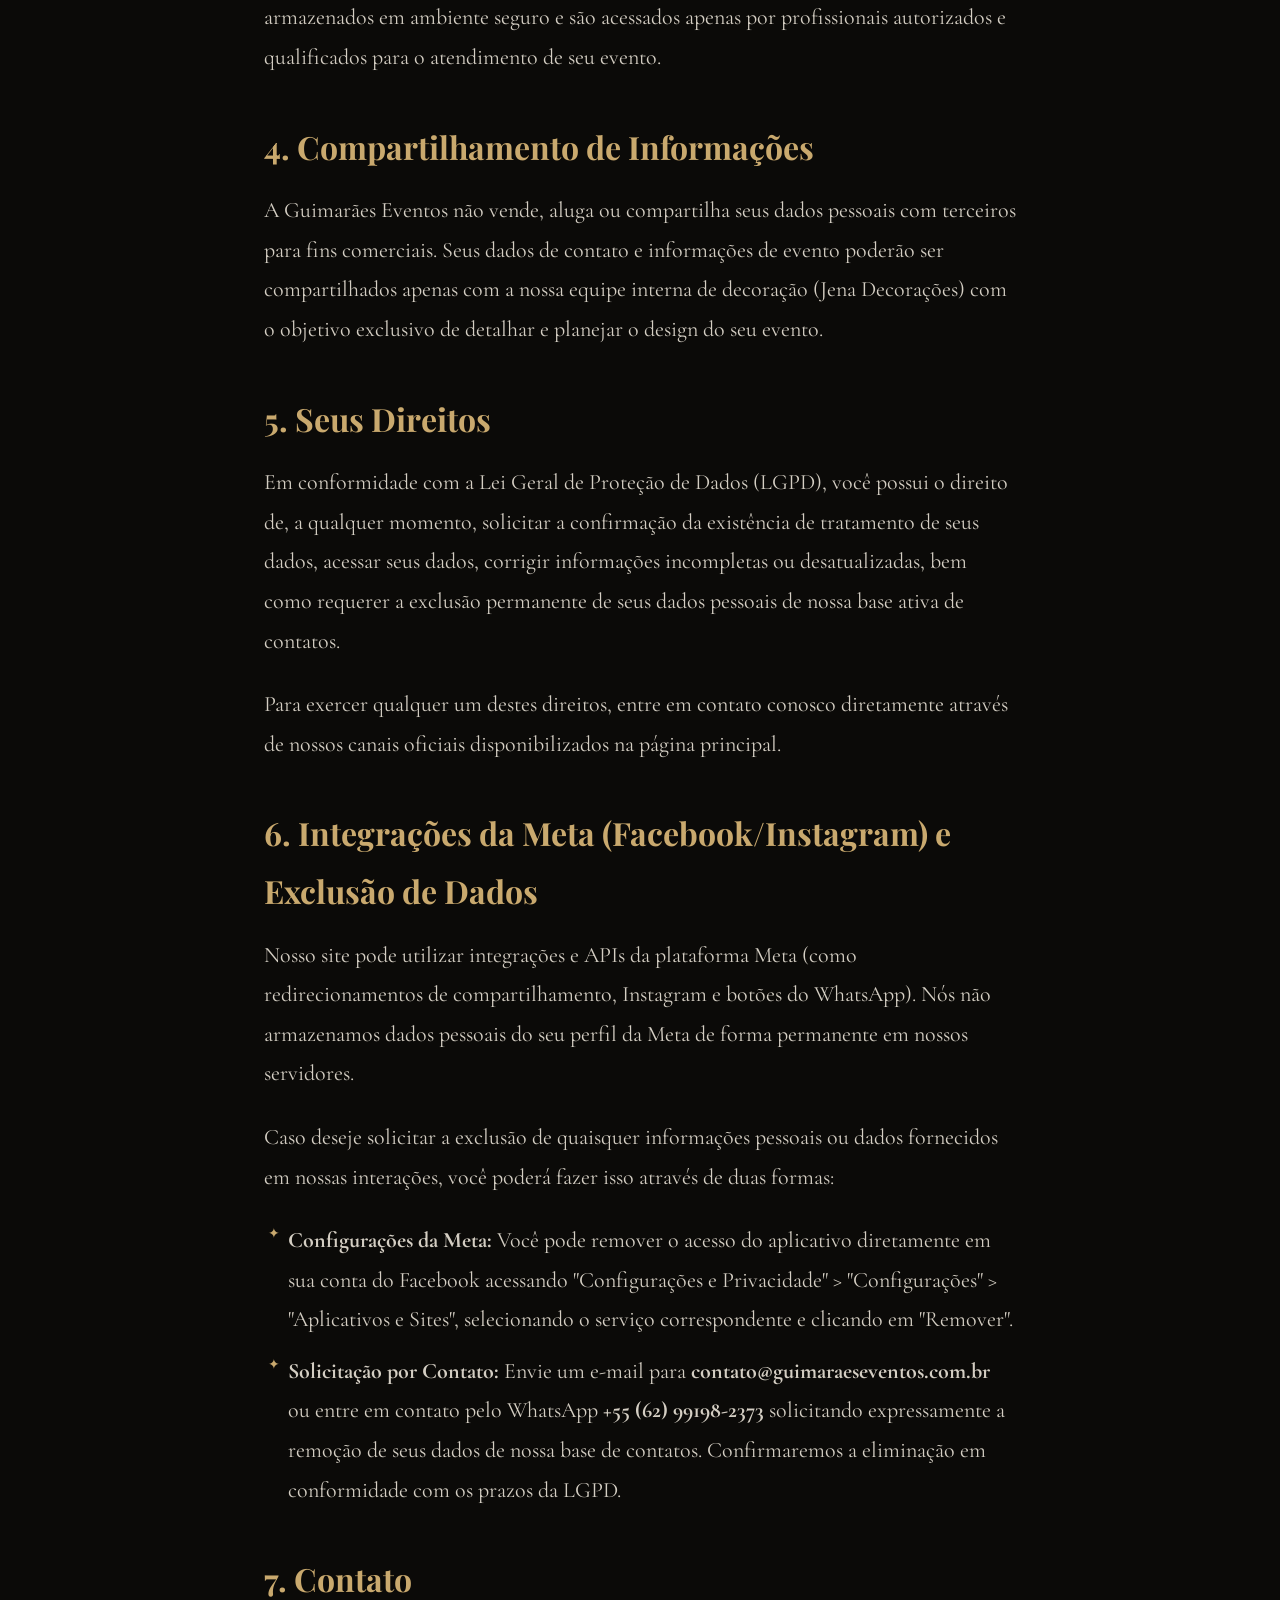
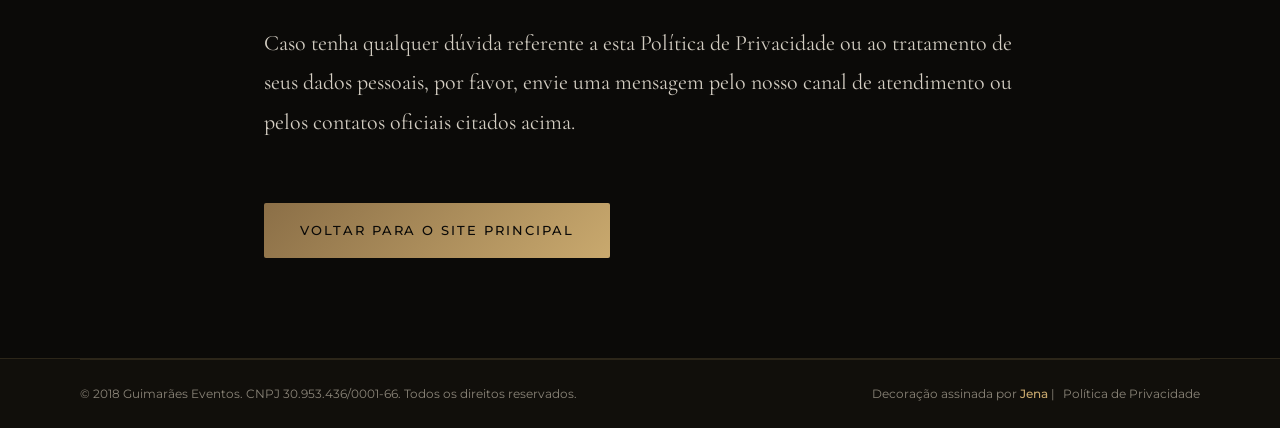
==== commit 75217b44: "feat(privacy): adiciona instrucoes de exclusao de dados exigidas pela Meta" ====
--- a/privacidade.html
+++ b/privacidade.html
@@ -62,8 +62,16 @@
       <p>Em conformidade com a Lei Geral de Proteção de Dados (LGPD), você possui o direito de, a qualquer momento, solicitar a confirmação da existência de tratamento de seus dados, acessar seus dados, corrigir informações incompletas ou desatualizadas, bem como requerer a exclusão permanente de seus dados pessoais de nossa base ativa de contatos.</p>
       <p>Para exercer qualquer um destes direitos, entre em contato conosco diretamente através de nossos canais oficiais disponibilizados na página principal.</p>
 
-      <h2>6. Contato</h2>
-      <p>Caso tenha qualquer dúvida referente a esta Política de Privacidade ou ao tratamento de seus dados pessoais, por favor, envie uma mensagem pelo nosso canal de atendimento.</p>
+      <h2>6. Integrações da Meta (Facebook/Instagram) e Exclusão de Dados</h2>
+      <p>Nosso site pode utilizar integrações e APIs da plataforma Meta (como redirecionamentos de compartilhamento, Instagram e botões do WhatsApp). Nós não armazenamos dados pessoais do seu perfil da Meta de forma permanente em nossos servidores.</p>
+      <p>Caso deseje solicitar a exclusão de quaisquer informações pessoais ou dados fornecidos em nossas interações, você poderá fazer isso através de duas formas:</p>
+      <ul>
+        <li><strong>Configurações da Meta:</strong> Você pode remover o acesso do aplicativo diretamente em sua conta do Facebook acessando "Configurações e Privacidade" > "Configurações" > "Aplicativos e Sites", selecionando o serviço correspondente e clicando em "Remover".</li>
+        <li><strong>Solicitação por Contato:</strong> Envie um e-mail para <strong>contato@guimaraeseventos.com.br</strong> ou entre em contato pelo WhatsApp <strong>+55 (62) 99198-2373</strong> solicitando expressamente a remoção de seus dados de nossa base de contatos. Confirmaremos a eliminação em conformidade com os prazos da LGPD.</li>
+      </ul>
+
+      <h2>7. Contato</h2>
+      <p>Caso tenha qualquer dúvida referente a esta Política de Privacidade ou ao tratamento de seus dados pessoais, por favor, envie uma mensagem pelo nosso canal de atendimento ou pelos contatos oficiais citados acima.</p>
       
       <div class="privacy-back-btn-container">
         <a href="index.html" class="btn btn-primary">Voltar para o site principal</a>
